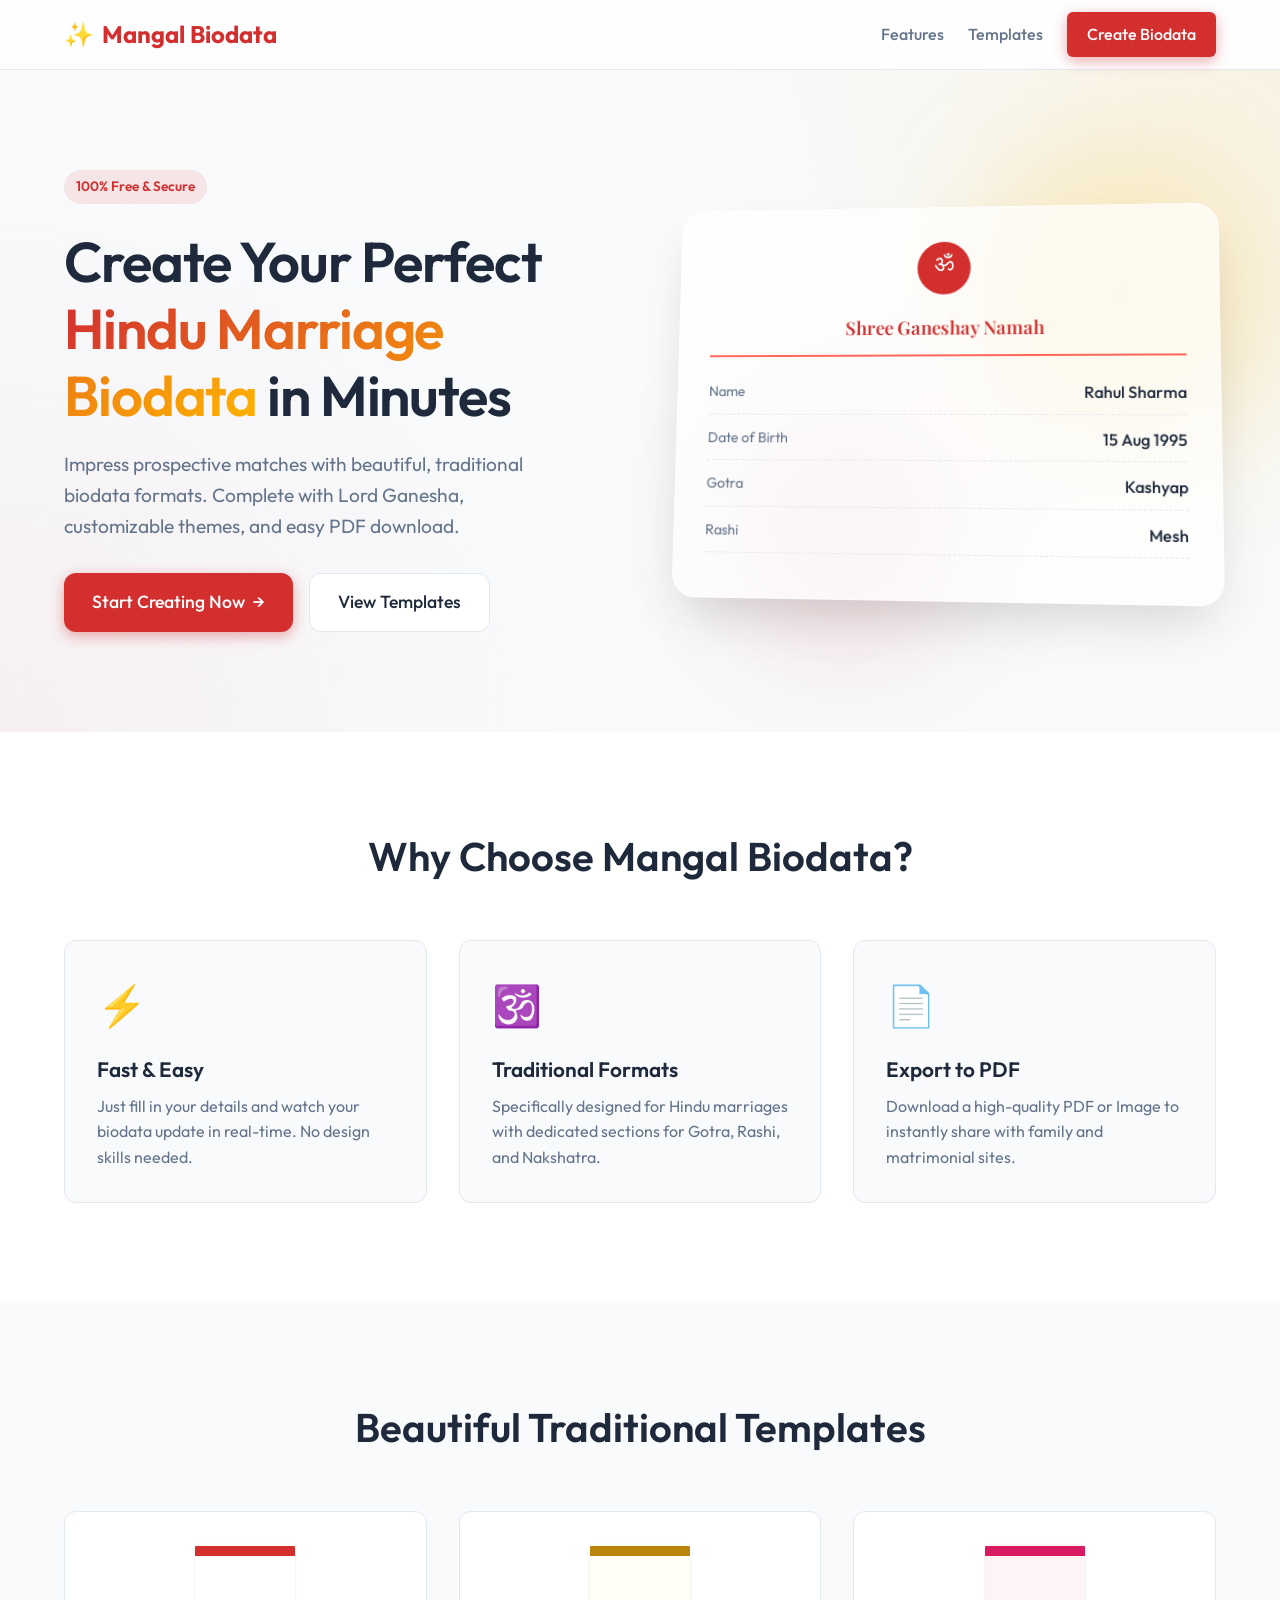
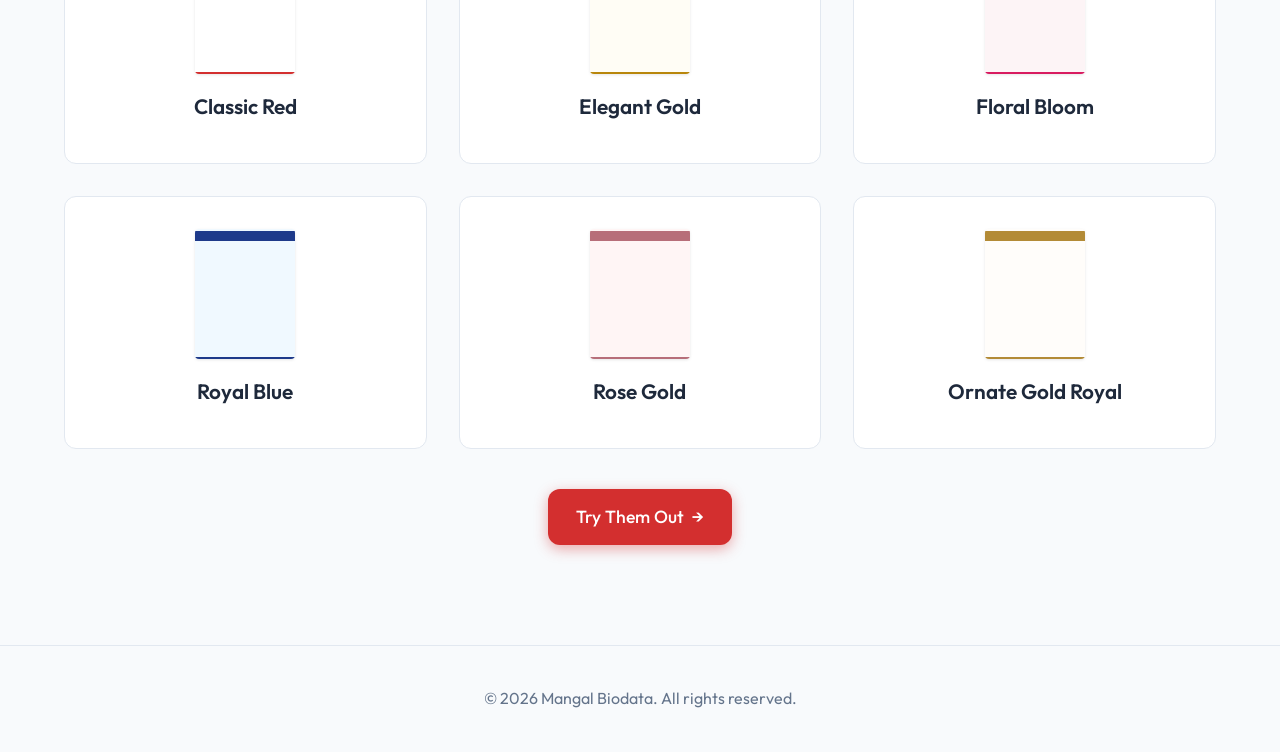
==== index.html @ 0ef6e5a5 "first commit" ====
<!DOCTYPE html>
<html lang="en">
<head>
    <meta charset="UTF-8">
    <meta name="viewport" content="width=device-width, initial-scale=1.0">
    <title>Hindu Marriage Biodata Generator</title>
    <meta name="description" content="Create a beautiful, traditional Hindu Marriage Biodata in minutes. Choose from elegant templates with Lord Ganesha designs.">
    <link rel="preconnect" href="https://fonts.googleapis.com">
    <link rel="preconnect" href="https://fonts.gstatic.com" crossorigin>
    <link href="https://fonts.googleapis.com/css2?family=Outfit:wght@300;400;500;600;700&family=Playfair+Display:wght@500;600;700&display=swap" rel="stylesheet">
    <link rel="stylesheet" href="css/style.css">
</head>
<body>
    <nav class="navbar">
        <div class="container">
            <a href="index.html" class="logo">
                <span class="logo-icon">✨</span>
                Mangal Biodata
            </a>
            <div class="nav-links">
                <a href="#features">Features</a>
                <a href="#templates">Templates</a>
                <a href="app.html" class="btn btn-primary">Create Biodata</a>
            </div>
        </div>
    </nav>

    <header class="hero">
        <div class="container hero-content">
            <div class="hero-text">
                <div class="badge">100% Free & Secure</div>
                <h1>Create Your Perfect <span class="text-gradient">Hindu Marriage Biodata</span> in Minutes</h1>
                <p>Impress prospective matches with beautiful, traditional biodata formats. Complete with Lord Ganesha, customizable themes, and easy PDF download.</p>
                <div class="hero-actions">
                    <a href="app.html" class="btn btn-primary btn-lg">Start Creating Now <span>→</span></a>
                    <a href="#templates" class="btn btn-secondary btn-lg">View Templates</a>
                </div>
            </div>
            <div class="hero-image">
                <div class="glass-card mockup-card">
                    <div class="mockup-header">
                        <img src="data:image/svg+xml;utf8,<svg xmlns='http://www.w3.org/2000/svg' viewBox='0 0 100 100'><circle cx='50' cy='50' r='45' fill='%23d32f2f'/><text x='50' y='55' font-size='40' text-anchor='middle' fill='white' font-family='sans-serif'>ॐ</text></svg>" alt="Om Logo" class="om-icon">
                        <h3>Shree Ganeshay Namah</h3>
                    </div>
                    <div class="mockup-body">
                        <div class="mockup-row"><div class="mockup-label">Name</div><div class="mockup-val">Rahul Sharma</div></div>
                        <div class="mockup-row"><div class="mockup-label">Date of Birth</div><div class="mockup-val">15 Aug 1995</div></div>
                        <div class="mockup-row"><div class="mockup-label">Gotra</div><div class="mockup-val">Kashyap</div></div>
                        <div class="mockup-row"><div class="mockup-label">Rashi</div><div class="mockup-val">Mesh</div></div>
                    </div>
                </div>
                <div class="decoration-blob blob-1"></div>
                <div class="decoration-blob blob-2"></div>
            </div>
        </div>
    </header>

    <section id="features" class="features">
        <div class="container">
            <h2 class="section-title">Why Choose Mangal Biodata?</h2>
            <div class="features-grid">
                <div class="feature-card">
                    <div class="feature-icon">⚡</div>
                    <h3>Fast & Easy</h3>
                    <p>Just fill in your details and watch your biodata update in real-time. No design skills needed.</p>
                </div>
                <div class="feature-card">
                    <div class="feature-icon">🕉️</div>
                    <h3>Traditional Formats</h3>
                    <p>Specifically designed for Hindu marriages with dedicated sections for Gotra, Rashi, and Nakshatra.</p>
                </div>
                <div class="feature-card">
                    <div class="feature-icon">📄</div>
                    <h3>Export to PDF</h3>
                    <p>Download a high-quality PDF or Image to instantly share with family and matrimonial sites.</p>
                </div>
            </div>
        </div>
    </section>

    <section id="templates" class="features" style="background: var(--bg-color);">
        <div class="container">
            <h2 class="section-title">Beautiful Traditional Templates</h2>
            <div class="features-grid">
                <div class="feature-card text-center" style="background: white;">
                    <div class="theme-preview bg-classic" style="margin: 0 auto 20px; width: 100px; height: 130px;"></div>
                    <h3>Classic Red</h3>
                </div>
                <div class="feature-card text-center" style="background: white;">
                    <div class="theme-preview bg-elegant" style="margin: 0 auto 20px; width: 100px; height: 130px;"></div>
                    <h3>Elegant Gold</h3>
                </div>
                <div class="feature-card text-center" style="background: white;">
                    <div class="theme-preview bg-floral" style="margin: 0 auto 20px; width: 100px; height: 130px;"></div>
                    <h3>Floral Bloom</h3>
                </div>
                <div class="feature-card text-center" style="background: white;">
                    <div class="theme-preview bg-royal-blue" style="margin: 0 auto 20px; width: 100px; height: 130px;"></div>
                    <h3>Royal Blue</h3>
                </div>
                <div class="feature-card text-center" style="background: white;">
                    <div class="theme-preview bg-rose-gold" style="margin: 0 auto 20px; width: 100px; height: 130px;"></div>
                    <h3>Rose Gold</h3>
                </div>
                <div class="feature-card text-center" style="background: white;">
                    <div class="theme-preview bg-ornate-gold" style="margin: 0 auto 20px; width: 100px; height: 130px;"></div>
                    <h3>Ornate Gold Royal</h3>
                </div>
            </div>
            <div class="text-center" style="margin-top: 40px;">
                <a href="app.html" class="btn btn-primary btn-lg">Try Them Out <span>→</span></a>
            </div>
        </div>
    </section>

    <footer class="footer">
        <div class="container">
            <p>&copy; 2026 Mangal Biodata. All rights reserved.</p>
        </div>
    </footer>
</body>
</html>
---- css/style.css ----
/* ===== DESIGN TOKENS ===== */
:root {
    --primary: #d32f2f;
    --primary-light: #ff6659;
    --primary-dark: #9a0007;
    --secondary: #ffb300;
    --bg-color: #f8fafc;
    --surface: #ffffff;
    --text-main: #1e293b;
    --text-muted: #64748b;
    --border-color: #e2e8f0;
    --hover-bg: #f1f5f9;
    
    --font-heading: 'Outfit', sans-serif;
    --font-body: 'Outfit', sans-serif;
    --font-traditional: 'Playfair Display', serif;
    --font-hindi: 'Tiro Devanagari Hindi', serif;

    --radius-sm: 6px;
    --radius-md: 12px;
    --radius-lg: 24px;
    
    --shadow-sm: 0 1px 3px rgba(0,0,0,0.1);
    --shadow-md: 0 4px 6px -1px rgba(0,0,0,0.1), 0 2px 4px -1px rgba(0,0,0,0.06);
    --shadow-lg: 0 10px 15px -3px rgba(0,0,0,0.1), 0 4px 6px -2px rgba(0,0,0,0.05);
}

* { margin: 0; padding: 0; box-sizing: border-box; }
body { font-family: var(--font-body); color: var(--text-main); background-color: var(--bg-color); line-height: 1.6; overflow-x: hidden; }
h1, h2, h3, h4 { font-family: var(--font-heading); font-weight: 600; line-height: 1.2; }
a { text-decoration: none; color: inherit; transition: all 0.2s ease; }

/* Utilities */
.container { max-width: 1200px; margin: 0 auto; padding: 0 24px; }
.container-fluid { width: 100%; padding: 0 24px; display: flex; justify-content: space-between; align-items: center; }
.text-center { text-align: center; }
.mt-2 { margin-top: 8px; }

/* Buttons */
.btn { display: inline-flex; align-items: center; justify-content: center; padding: 10px 20px; font-weight: 500; border-radius: var(--radius-sm); cursor: pointer; border: none; transition: all 0.2s ease; font-family: var(--font-body); gap: 8px; }
.btn-sm { padding: 8px 16px; font-size: 0.9rem; }
.btn-lg { padding: 14px 28px; font-size: 1.1rem; border-radius: var(--radius-md); }
.btn-primary { background-color: var(--primary); color: white; box-shadow: 0 4px 14px rgba(211, 47, 47, 0.4); }
.btn-primary:hover { background-color: var(--primary-dark); transform: translateY(-2px); box-shadow: 0 6px 20px rgba(211, 47, 47, 0.5); }
.btn-secondary { background-color: white; color: var(--text-main); border: 1px solid var(--border-color); }
.btn-secondary:hover { background-color: var(--hover-bg); }
.btn-text { background: transparent; color: var(--primary); padding: 6px 12px; }
.btn-text:hover { background: #fee2e2; }
.btn-icon { background: transparent; border: none; color: var(--primary); cursor: pointer; padding: 4px; border-radius: 4px; display: inline-flex; align-items: center; justify-content: center; transition: background 0.2s; }
.btn-icon:hover { background: var(--hover-bg); }
.btn-icon-danger { color: #dc2626; }
.btn-icon-danger:hover { background: #fee2e2; }

/* Navbar */
.navbar { height: 70px; background-color: rgba(255, 255, 255, 0.8); backdrop-filter: blur(12px); -webkit-backdrop-filter: blur(12px); border-bottom: 1px solid var(--border-color); position: sticky; top: 0; z-index: 100; display: flex; align-items: center; }
.navbar .container { display: flex; justify-content: space-between; align-items: center; width: 100%; }
.logo { font-size: 1.5rem; font-weight: 700; display: flex; align-items: center; gap: 8px; color: var(--primary); }
.nav-links { display: flex; align-items: center; gap: 24px; }
.nav-links a:not(.btn) { color: var(--text-muted); font-weight: 500; }
.nav-links a:not(.btn):hover { color: var(--primary); }

/* Hero Section */
.hero { padding: 100px 0; background: radial-gradient(circle at top right, rgba(255, 179, 0, 0.1), transparent 40%), radial-gradient(circle at bottom left, rgba(211, 47, 47, 0.05), transparent 40%); position: relative; overflow: hidden; }
.hero-content { display: grid; grid-template-columns: 1fr 1fr; gap: 60px; align-items: center; }
.badge { display: inline-block; padding: 6px 12px; background-color: rgba(211, 47, 47, 0.1); color: var(--primary); border-radius: 100px; font-size: 0.85rem; font-weight: 600; margin-bottom: 24px; }
.hero-text h1 { font-size: 3.5rem; margin-bottom: 20px; letter-spacing: -0.02em; }
.text-gradient { background: linear-gradient(135deg, var(--primary) 0%, var(--secondary) 100%); -webkit-background-clip: text; -webkit-text-fill-color: transparent; }
.hero-text p { font-size: 1.2rem; color: var(--text-muted); margin-bottom: 32px; max-width: 480px; }
.hero-actions { display: flex; gap: 16px; }

/* Mockup Art */
.hero-image { position: relative; perspective: 1000px; }
.glass-card { background: rgba(255, 255, 255, 0.7); backdrop-filter: blur(16px); -webkit-backdrop-filter: blur(16px); border: 1px solid rgba(255, 255, 255, 0.5); border-radius: var(--radius-lg); box-shadow: 0 25px 50px -12px rgba(0, 0, 0, 0.15); padding: 32px; transform: rotateY(-5deg) rotateX(5deg); transition: transform 0.5s ease; }
.glass-card:hover { transform: rotateY(0deg) rotateX(0deg); }
.mockup-header { text-align: center; margin-bottom: 24px; border-bottom: 2px solid var(--primary-light); padding-bottom: 16px; }
.om-icon { width: 60px; height: 60px; margin-bottom: 12px; }
.mockup-header h3 { font-family: var(--font-traditional); color: var(--primary); }
.mockup-row { display: flex; justify-content: space-between; margin-bottom: 12px; border-bottom: 1px dashed var(--border-color); padding-bottom: 8px; }
.mockup-label { color: var(--text-muted); font-size: 0.9rem; }
.mockup-val { font-weight: 500; }
.decoration-blob { position: absolute; border-radius: 50%; filter: blur(60px); z-index: -1; }
.blob-1 { width: 300px; height: 300px; background: rgba(255, 179, 0, 0.2); top: -50px; right: -50px; }
.blob-2 { width: 250px; height: 250px; background: rgba(211, 47, 47, 0.15); bottom: -50px; left: 50px; }

/* Features */
.features { padding: 100px 0; background: white; }
.section-title { text-align: center; font-size: 2.5rem; margin-bottom: 60px; }
.features-grid { display: grid; grid-template-columns: repeat(3, 1fr); gap: 32px; }
.feature-card { padding: 32px; border-radius: var(--radius-md); background: var(--bg-color); border: 1px solid var(--border-color); transition: all 0.3s ease; }
.feature-card:hover { transform: translateY(-8px); box-shadow: var(--shadow-lg); border-color: var(--primary-light); }
.feature-icon { font-size: 2.5rem; margin-bottom: 20px; }
.feature-card h3 { margin-bottom: 12px; font-size: 1.3rem; }
.feature-card p { color: var(--text-muted); }

/* Footer */
.footer { padding: 40px 0; text-align: center; border-top: 1px solid var(--border-color); color: var(--text-muted); }

/* Builder Layout */
.app-body { height: 100vh; display: flex; flex-direction: column; overflow: hidden; }
.app-navbar { flex-shrink: 0; }
.app-container { display: flex; flex: 1; overflow: hidden; }
.editor-pane { width: 500px; background: white; border-right: 1px solid var(--border-color); overflow-y: auto; display: flex; flex-direction: column; z-index: 10; box-shadow: var(--shadow-md); }
.editor-header { padding: 24px; background: var(--bg-color); border-bottom: 1px solid var(--border-color); position: sticky; top: 0; z-index: 5; }
.editor-header h2 { font-size: 1.25rem; margin-bottom: 4px; }

/* Form Sections */
.form-section { border-bottom: 1px solid var(--border-color); }
.section-toggle { padding: 16px 24px; font-size: 1rem; font-weight: 500; cursor: pointer; display: flex; justify-content: space-between; align-items: center; background: white; user-select: none; transition: background 0.2s; }
.section-toggle:hover { background: var(--hover-bg); }
.section-toggle::after { content: '+'; font-size: 1.2rem; color: var(--text-muted); }
.section-toggle.active::after { content: '−'; }
.section-content { display: none; padding: 0 24px 24px; }
.section-toggle.active + .section-content { display: block; }

/* Theme Selector */
.theme-selector { display: flex; gap: 12px; flex-wrap: wrap; margin-top: 8px; }
.theme-option { display: flex; flex-direction: column; align-items: center; gap: 8px; cursor: pointer; font-size: 0.8rem; font-weight: 500; }
.theme-option input { display: none; }
.theme-preview { width: 60px; height: 80px; border-radius: 4px; border: 2px solid transparent; box-shadow: var(--shadow-sm); transition: transform 0.2s, border-color 0.2s; }
.theme-option input:checked + .theme-preview { border-color: var(--primary); transform: scale(1.05); box-shadow: var(--shadow-md); }
.bg-classic { background: linear-gradient(#d32f2f 10px, white 10px); }
.bg-elegant { background: linear-gradient(#b8860b 10px, #fffdf5 10px); }
.bg-floral { background: linear-gradient(#D81B60 10px, #fdf4f6 10px); }
.bg-royal-blue { background: linear-gradient(#1e3a8a 10px, #f0f9ff 10px); }
.bg-rose-gold { background: linear-gradient(#b76e79 10px, #fff5f5 10px); }
.bg-minimal { background: linear-gradient(#e2e8f0 10px, white 10px); }
.bg-ornate-gold { background: linear-gradient(#b38b36 10px, #fffdfa 10px); }

/* Dynamic Editor Top controls */
.editor-top-controls { padding: 24px; background: #fafafa; border-bottom: 1px solid var(--border-color); display: flex; flex-direction: column; gap: 16px; }
.control-row { display: flex; align-items: center; gap: 12px; }
.top-photo-area { display: flex; align-items: center; justify-content: center; padding: 20px; border: 1px dashed var(--border-color); border-radius: var(--radius-sm); background: white; text-align: center; cursor: pointer; }
.top-photo-area input { display: none; }

/* Dynamic Form Rows */
.dynamic-section-container { margin-bottom: 24px; border: 1px solid var(--border-color); border-radius: var(--radius-sm); background: white; overflow: hidden; }
.dynamic-section-header { background: var(--bg-color); padding: 12px 16px; display: flex; justify-content: space-between; align-items: center; border-bottom: 1px solid var(--border-color); }
.dynamic-section-title { flex: 1; border: 1px solid transparent; background: transparent; font-size: 0.95rem; font-weight: 600; padding: 4px; color: var(--text-main); font-family: var(--font-body); }
.dynamic-section-title:focus { border-color: var(--border-color); background: white; outline: none; }

.dynamic-row { display: flex; align-items: center; gap: 8px; padding: 8px 16px; border-bottom: 1px solid var(--border-color); background: white; }
.dynamic-row:last-child { border-bottom: none; }
.dynamic-input { padding: 8px 12px; border: 1px solid #cbd5e1; border-radius: 4px; font-family: var(--font-body); font-size: 0.9rem; transition: border-color 0.2s; }
.dynamic-input:focus { outline: none; border-color: var(--primary); }
.dynamic-label-input { flex: 1; max-width: 140px; background: var(--bg-color); }
.dynamic-value-input { flex: 2; }
.dynamic-actions { display: flex; flex-direction: column; gap: 2px; }

.add-field-btn { width: 100%; border: none; background: transparent; color: var(--primary); font-weight: 500; font-size: 0.85rem; padding: 12px; cursor: pointer; text-align: left; transition: background 0.2s; border-top: 1px dashed var(--border-color); }
.add-field-btn:hover { background: var(--hover-bg); }

/* Right Pane : Preview */
.preview-pane { flex: 1; background: #e2e8f0; overflow-y: auto; padding: 40px; display: flex; justify-content: center; align-items: flex-start; }
.preview-wrapper { transform-origin: top center; }
.biodata-document { width: 210mm; min-height: 297mm; background: white; box-shadow: var(--shadow-lg); position: relative; padding: 40px 50px; box-sizing: border-box; font-size: 14px; color: #333; }

select.dynamic-input { padding: 8px 12px; border: 1px solid #cbd5e1; border-radius: 4px; background: white; }

@media (max-width: 1100px) { .preview-wrapper { transform: scale(0.8); } }
@media (max-width: 900px) { .preview-wrapper { transform: scale(0.6); } }
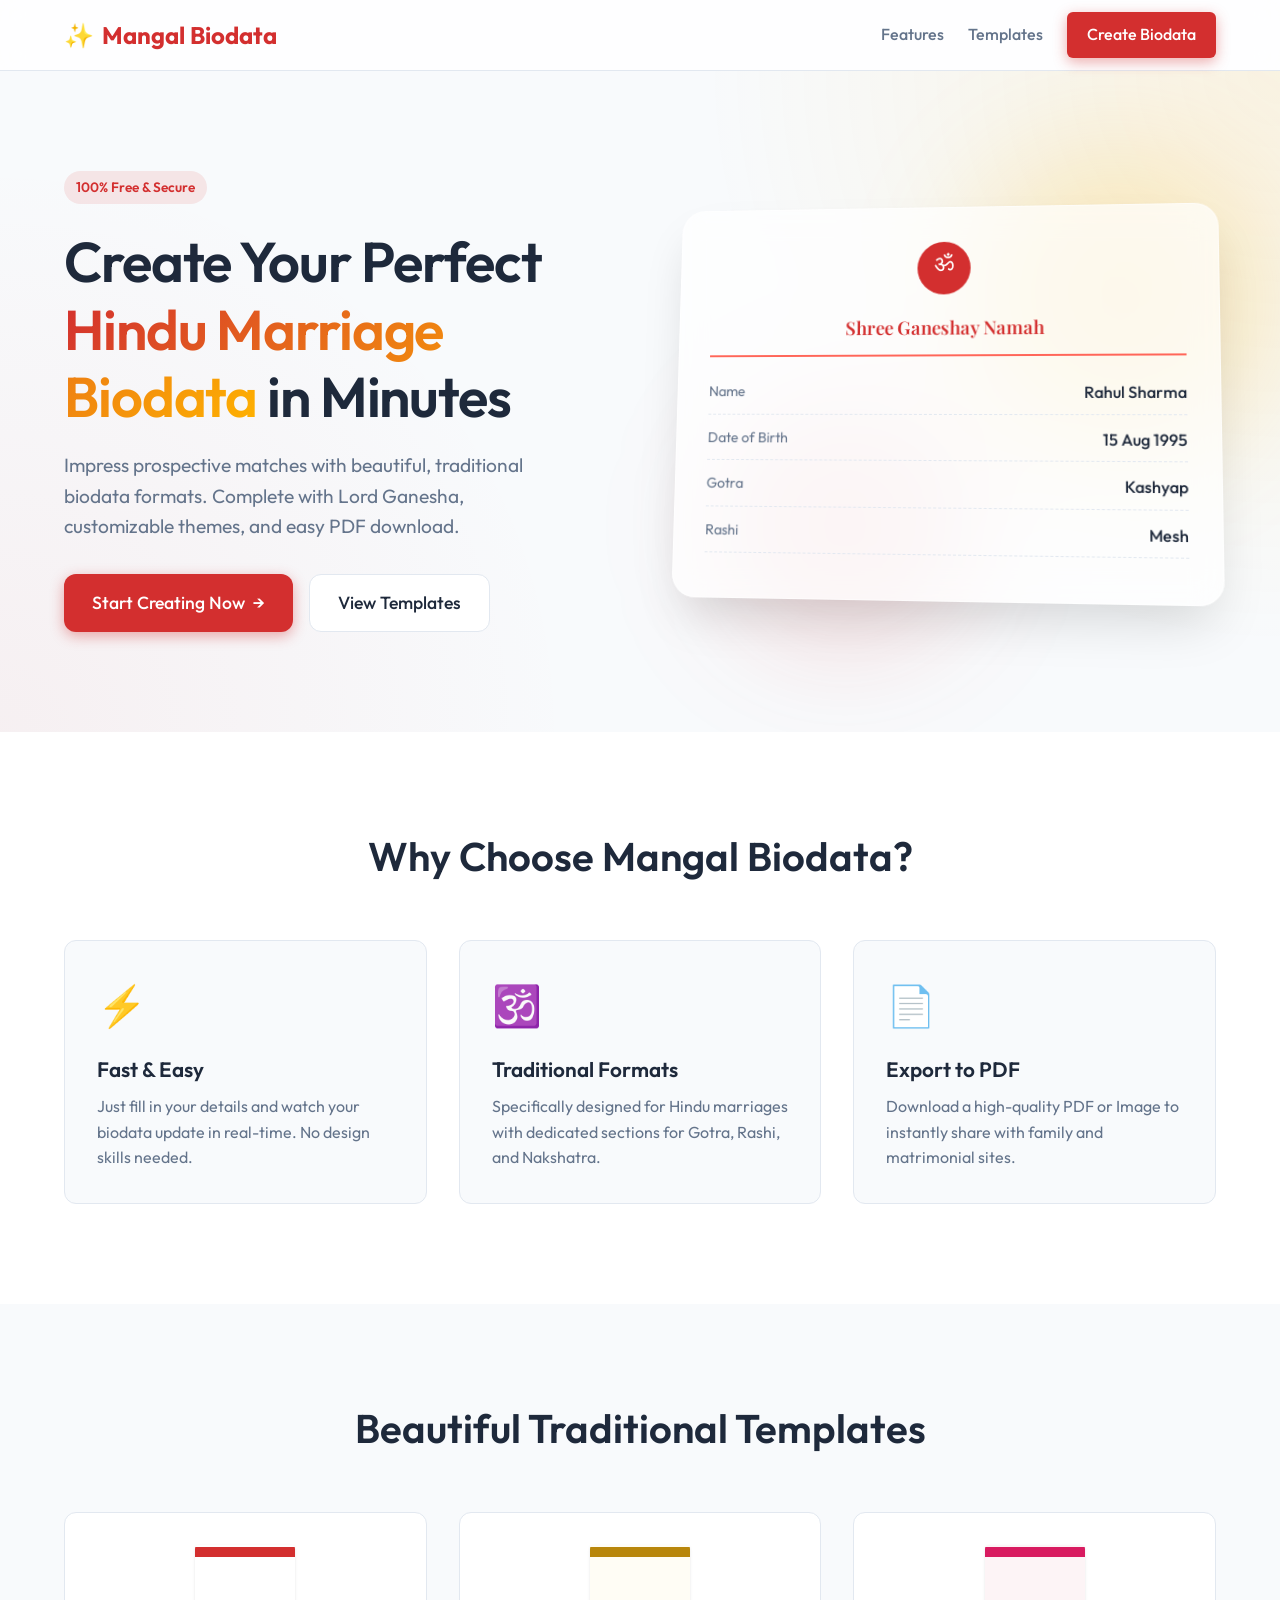
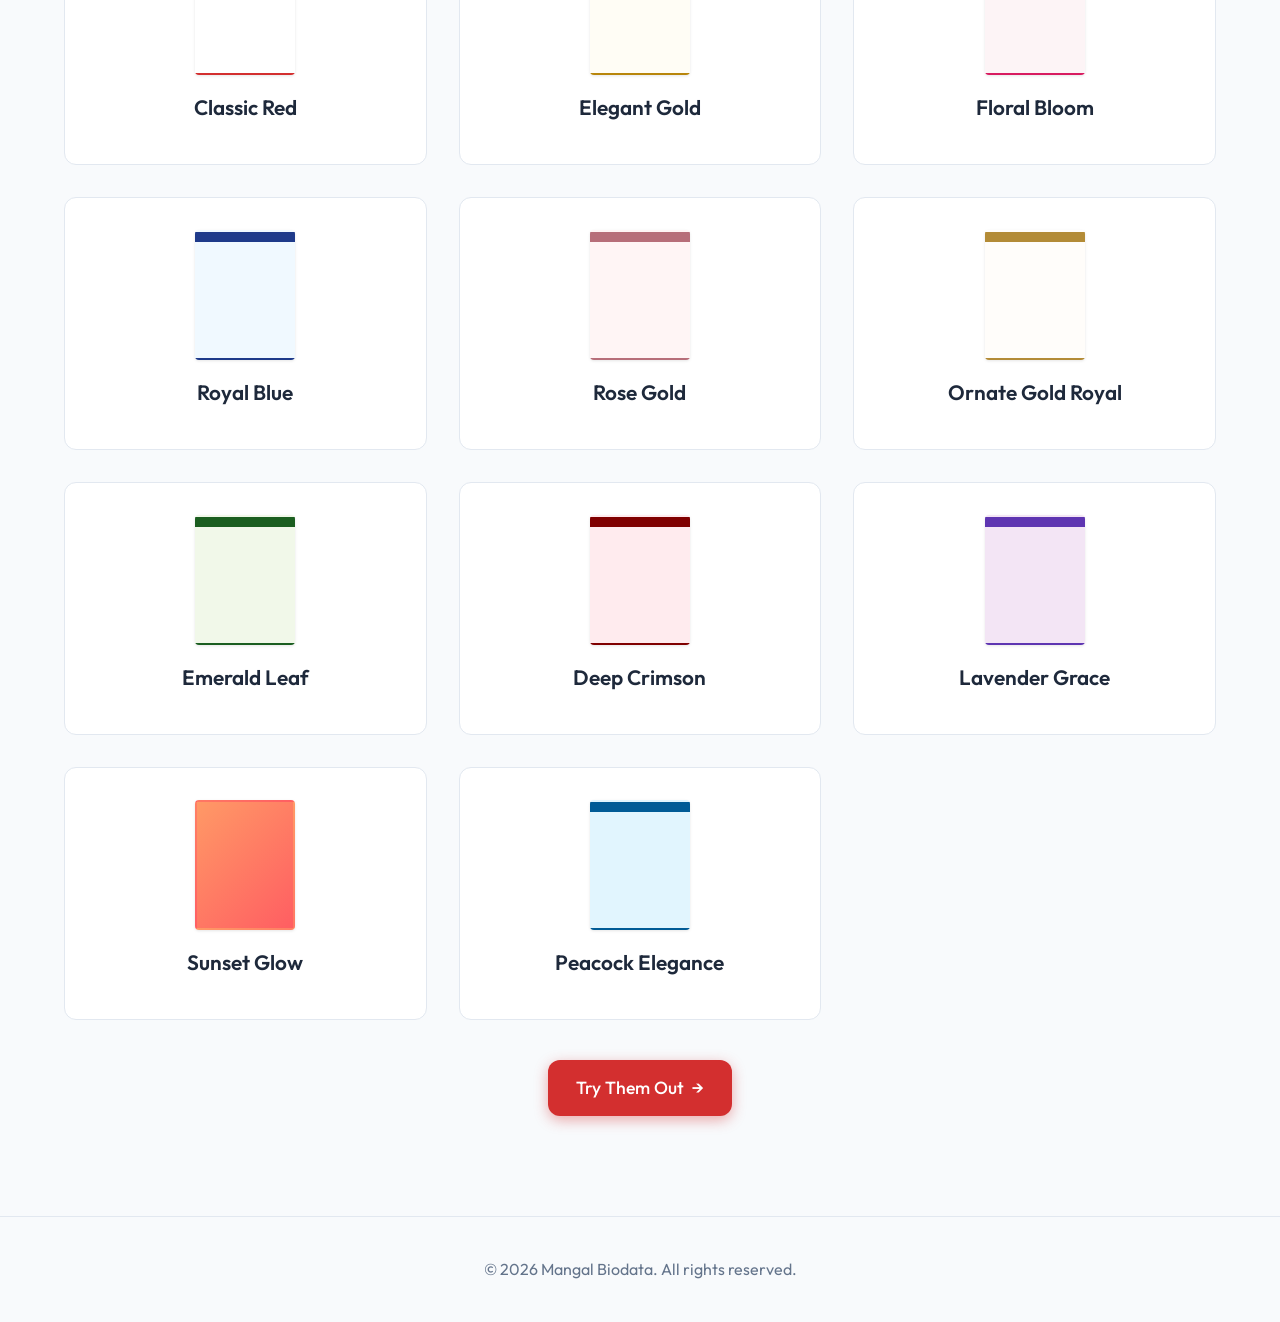
==== commit b0de6538: "feat: added fully responsive ui, 5 new themes, and stable export" ====
--- a/index.html
+++ b/index.html
@@ -106,6 +106,26 @@
                     <div class="theme-preview bg-ornate-gold" style="margin: 0 auto 20px; width: 100px; height: 130px;"></div>
                     <h3>Ornate Gold Royal</h3>
                 </div>
+                <div class="feature-card text-center" style="background: white;">
+                    <div class="theme-preview bg-emerald" style="margin: 0 auto 20px; width: 100px; height: 130px;"></div>
+                    <h3>Emerald Leaf</h3>
+                </div>
+                <div class="feature-card text-center" style="background: white;">
+                    <div class="theme-preview bg-crimson" style="margin: 0 auto 20px; width: 100px; height: 130px;"></div>
+                    <h3>Deep Crimson</h3>
+                </div>
+                <div class="feature-card text-center" style="background: white;">
+                    <div class="theme-preview bg-lavender" style="margin: 0 auto 20px; width: 100px; height: 130px;"></div>
+                    <h3>Lavender Grace</h3>
+                </div>
+                <div class="feature-card text-center" style="background: white;">
+                    <div class="theme-preview bg-sunset" style="margin: 0 auto 20px; width: 100px; height: 130px;"></div>
+                    <h3>Sunset Glow</h3>
+                </div>
+                <div class="feature-card text-center" style="background: white;">
+                    <div class="theme-preview bg-peacock" style="margin: 0 auto 20px; width: 100px; height: 130px;"></div>
+                    <h3>Peacock Elegance</h3>
+                </div>
             </div>
             <div class="text-center" style="margin-top: 40px;">
                 <a href="app.html" class="btn btn-primary btn-lg">Try Them Out <span>→</span></a>
--- a/css/style.css
+++ b/css/style.css
@@ -44,6 +44,43 @@
 .btn-primary:hover { background-color: var(--primary-dark); transform: translateY(-2px); box-shadow: 0 6px 20px rgba(211, 47, 47, 0.5); }
 .btn-secondary { background-color: white; color: var(--text-main); border: 1px solid var(--border-color); }
 .btn-secondary:hover { background-color: var(--hover-bg); }
+
+/* =========================================
+   RESPONSIVE DESIGN (MOBILE & TABLET)
+   ========================================= */
+@media (max-width: 768px) {
+    /* Navbar styling for mobile */
+    .navbar .container { flex-direction: column; gap: 12px; }
+    .nav-links { flex-wrap: wrap; justify-content: center; gap: 10px; }
+    
+    /* Landing Page overrides */
+    .hero { padding: 60px 0; }
+    .hero-content { grid-template-columns: 1fr; text-align: center; gap: 40px; }
+    .hero-text h1 { font-size: 2.8rem; }
+    .hero-text p { margin-left: auto; margin-right: auto; font-size: 1.1rem; }
+    .hero-actions { justify-content: center; flex-direction: column; gap: 12px; }
+    .hero-actions .btn { width: 100%; justify-content: center; }
+    .features { padding: 60px 0; }
+    .features-grid { grid-template-columns: 1fr; gap: 24px; }
+    .decoration-blob { display: none; } /* Hide heavy blobs on mobile to prevent overflow */
+    
+    /* App Builder overrides */
+    .app-body { height: auto; overflow: visible; flex-direction: column; }
+    .editor-pane { width: 100%; height: auto; border-right: none; border-bottom: 2px solid var(--border-color); overflow: visible; }
+    .preview-pane { width: 100%; height: auto; overflow: visible; padding: 20px 10px; }
+    
+    /* Dynamic Fields adjustments */
+    .dynamic-row { flex-wrap: wrap; gap: 6px; }
+    .dynamic-row .dynamic-label-input { width: 100%; margin-bottom: 4px; max-width: unset; }
+    .dynamic-row .dynamic-value-input { flex: 1; }
+    
+    .theme-selector { grid-template-columns: repeat(3, 1fr); gap: 12px; }
+}
+
+@media (max-width: 480px) {
+    .theme-selector { grid-template-columns: repeat(2, 1fr); }
+    .hero-text h1 { font-size: 2.2rem; }
+}
 .btn-text { background: transparent; color: var(--primary); padding: 6px 12px; }
 .btn-text:hover { background: #fee2e2; }
 .btn-icon { background: transparent; border: none; color: var(--primary); cursor: pointer; padding: 4px; border-radius: 4px; display: inline-flex; align-items: center; justify-content: center; transition: background 0.2s; }
@@ -52,7 +89,7 @@
 .btn-icon-danger:hover { background: #fee2e2; }
 
 /* Navbar */
-.navbar { height: 70px; background-color: rgba(255, 255, 255, 0.8); backdrop-filter: blur(12px); -webkit-backdrop-filter: blur(12px); border-bottom: 1px solid var(--border-color); position: sticky; top: 0; z-index: 100; display: flex; align-items: center; }
+.navbar { min-height: 70px; padding: 12px 0; background-color: rgba(255, 255, 255, 0.8); backdrop-filter: blur(12px); -webkit-backdrop-filter: blur(12px); border-bottom: 1px solid var(--border-color); position: sticky; top: 0; z-index: 100; display: flex; align-items: center; }
 .navbar .container { display: flex; justify-content: space-between; align-items: center; width: 100%; }
 .logo { font-size: 1.5rem; font-weight: 700; display: flex; align-items: center; gap: 8px; color: var(--primary); }
 .nav-links { display: flex; align-items: center; gap: 24px; }
@@ -125,6 +162,11 @@
 .bg-rose-gold { background: linear-gradient(#b76e79 10px, #fff5f5 10px); }
 .bg-minimal { background: linear-gradient(#e2e8f0 10px, white 10px); }
 .bg-ornate-gold { background: linear-gradient(#b38b36 10px, #fffdfa 10px); }
+.bg-emerald { background: linear-gradient(#1b5e20 10px, #f1f8e9 10px); }
+.bg-crimson { background: linear-gradient(#800000 10px, #ffebee 10px); }
+.bg-lavender { background: linear-gradient(#5e35b1 10px, #f3e5f5 10px); }
+.bg-sunset { background: linear-gradient(135deg, #ff9966 0%, #ff5e62 100%); }
+.bg-peacock { background: linear-gradient(#005b96 10px, #e1f5fe 10px); }
 
 /* Dynamic Editor Top controls */
 .editor-top-controls { padding: 24px; background: #fafafa; border-bottom: 1px solid var(--border-color); display: flex; flex-direction: column; gap: 16px; }
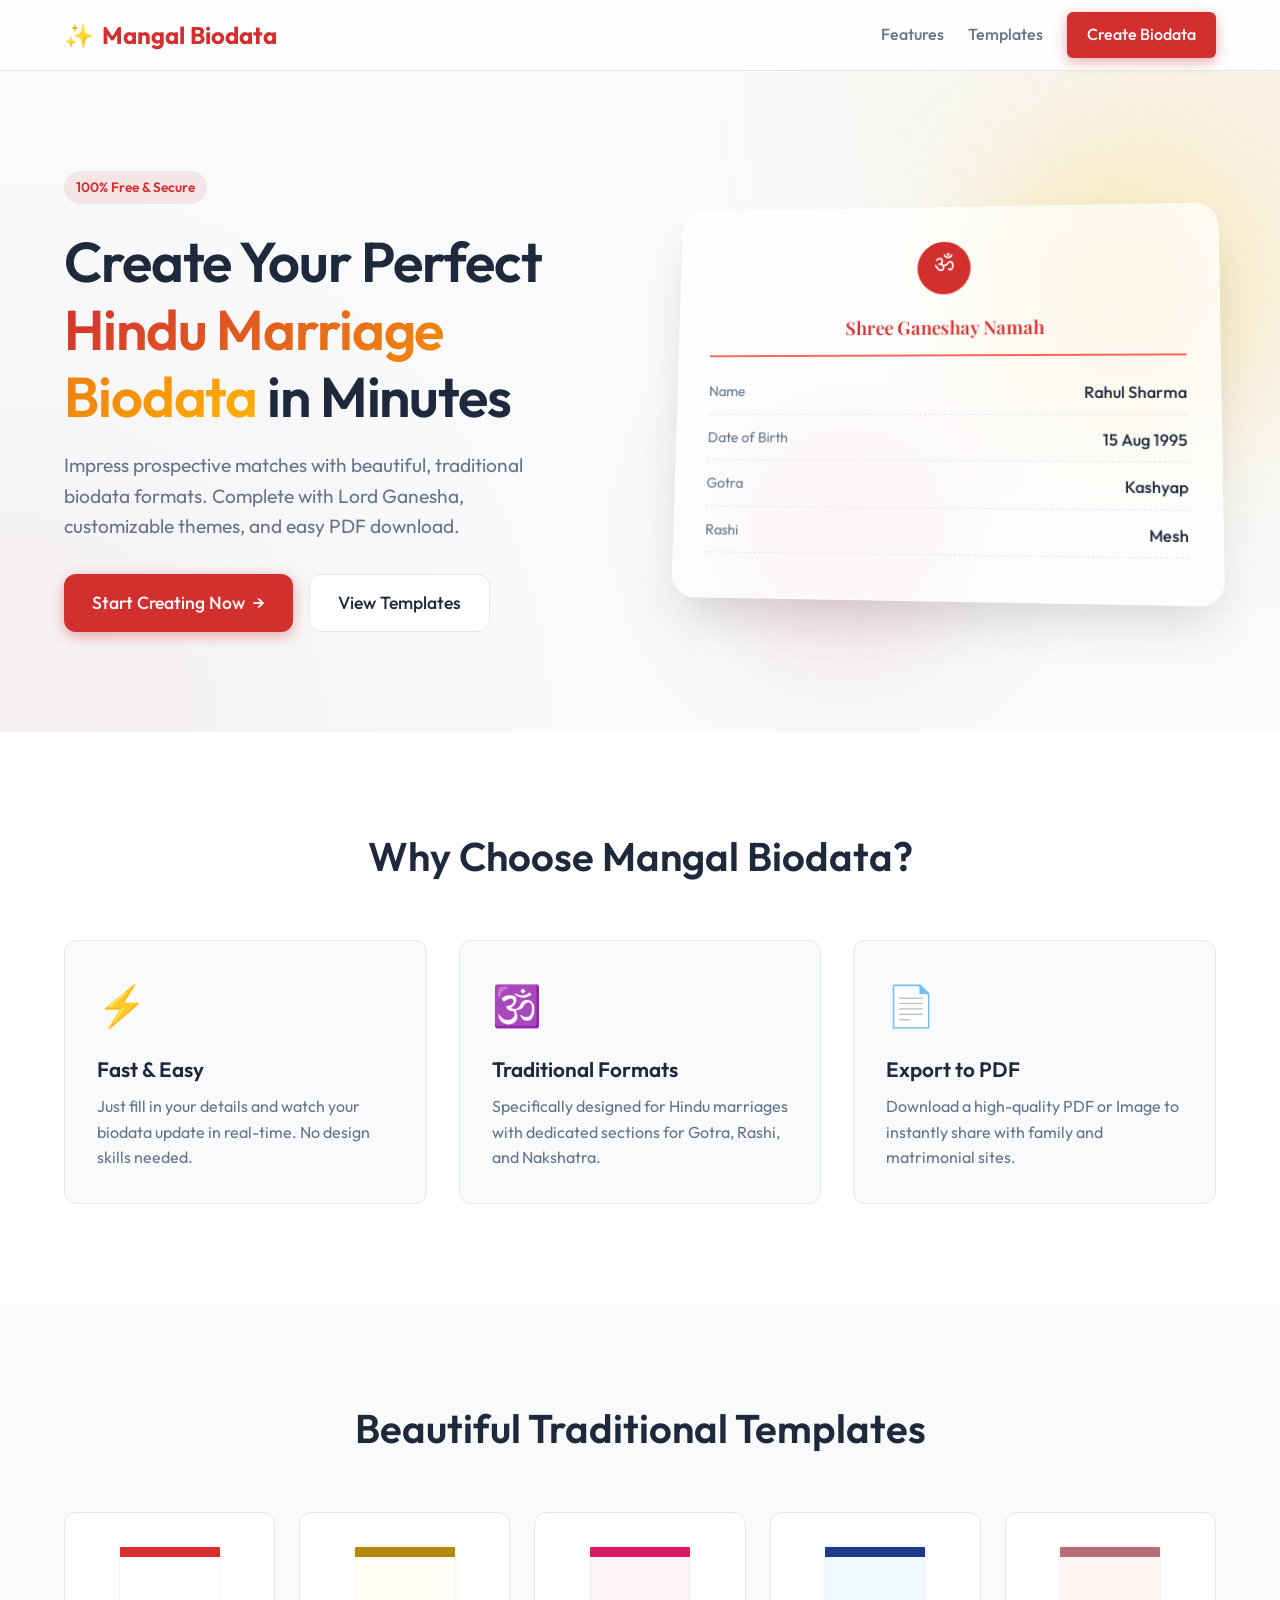
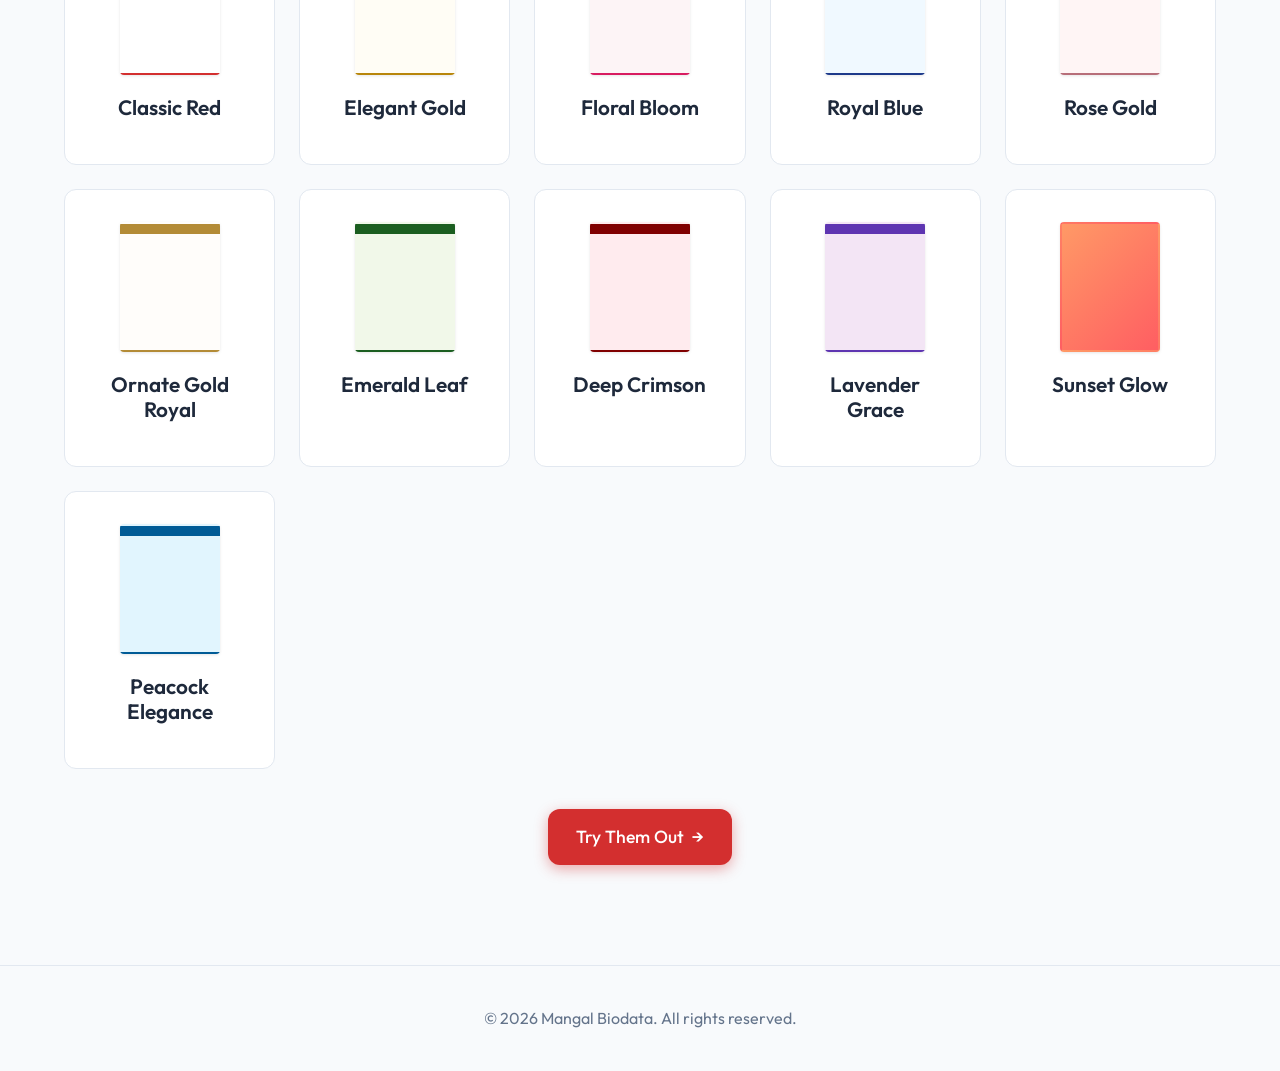
==== commit 81521a27: "fix: mobile UX bottom navigation tabs and responsive landing grid" ====
--- a/index.html
+++ b/index.html
@@ -81,7 +81,7 @@
     <section id="templates" class="features" style="background: var(--bg-color);">
         <div class="container">
             <h2 class="section-title">Beautiful Traditional Templates</h2>
-            <div class="features-grid">
+            <div class="templates-grid">
                 <div class="feature-card text-center" style="background: white;">
                     <div class="theme-preview bg-classic" style="margin: 0 auto 20px; width: 100px; height: 130px;"></div>
                     <h3>Classic Red</h3>
--- a/css/style.css
+++ b/css/style.css
@@ -24,9 +24,16 @@
     --shadow-md: 0 4px 6px -1px rgba(0,0,0,0.1), 0 2px 4px -1px rgba(0,0,0,0.06);
     --shadow-lg: 0 10px 15px -3px rgba(0,0,0,0.1), 0 4px 6px -2px rgba(0,0,0,0.05);
 }
-
+/* Base */
 * { margin: 0; padding: 0; box-sizing: border-box; }
-body { font-family: var(--font-body); color: var(--text-main); background-color: var(--bg-color); line-height: 1.6; overflow-x: hidden; }
+html, body { 
+    background-color: var(--bg-color); 
+    color: var(--text-main); 
+    font-family: var(--font-body); 
+    line-height: 1.6; 
+    max-width: 100vw;
+    overflow-x: hidden;
+}
 h1, h2, h3, h4 { font-family: var(--font-heading); font-weight: 600; line-height: 1.2; }
 a { text-decoration: none; color: inherit; transition: all 0.2s ease; }
 
@@ -48,38 +55,76 @@
 /* =========================================
    RESPONSIVE DESIGN (MOBILE & TABLET)
    ========================================= */
+@media (max-width: 1024px) {
+    .features-grid { grid-template-columns: repeat(2, 1fr); }
+    .hero-content { gap: 30px; }
+}
+
 @media (max-width: 768px) {
     /* Navbar styling for mobile */
     .navbar .container { flex-direction: column; gap: 12px; }
     .nav-links { flex-wrap: wrap; justify-content: center; gap: 10px; }
     
     /* Landing Page overrides */
-    .hero { padding: 60px 0; }
-    .hero-content { grid-template-columns: 1fr; text-align: center; gap: 40px; }
-    .hero-text h1 { font-size: 2.8rem; }
-    .hero-text p { margin-left: auto; margin-right: auto; font-size: 1.1rem; }
+    .hero { padding: 40px 0; min-height: auto; } /* fix 100vh lock */
+    .hero-content { grid-template-columns: 1fr; text-align: center; gap: 30px; }
+    .hero-text h1 { font-size: 2rem; } /* Fix massive font size causing overflow */
+    .hero-text p { margin-left: auto; margin-right: auto; font-size: 1rem; }
     .hero-actions { justify-content: center; flex-direction: column; gap: 12px; }
     .hero-actions .btn { width: 100%; justify-content: center; }
-    .features { padding: 60px 0; }
-    .features-grid { grid-template-columns: 1fr; gap: 24px; }
-    .decoration-blob { display: none; } /* Hide heavy blobs on mobile to prevent overflow */
+    .section-title { font-size: 1.8rem; margin-bottom: 30px; } /* Scale down massive component headers */
+    .features { padding: 40px 0; }
+    .features-grid { grid-template-columns: 1fr; gap: 20px; }
+    .templates-grid { grid-template-columns: repeat(2, 1fr); gap: 16px; } /* Instead of 1 tall column, use 2 compact columns for templates */
+    .decoration-blob { display: none; } 
     
     /* App Builder overrides */
-    .app-body { height: auto; overflow: visible; flex-direction: column; }
-    .editor-pane { width: 100%; height: auto; border-right: none; border-bottom: 2px solid var(--border-color); overflow: visible; }
-    .preview-pane { width: 100%; height: auto; overflow: visible; padding: 20px 10px; }
+    .app-body { height: auto; overflow-x: hidden; flex-direction: column; }
+    .editor-pane { width: 100%; height: auto; border-right: none; border-bottom: 2px solid var(--border-color); overflow-x: hidden; }
+    
+    /* Critically bind the preview pane so documents don't spill horizontally */
+    .preview-pane { 
+        width: 100%; 
+        height: auto; 
+        padding: 20px 10px; 
+        overflow-x: hidden;
+        overflow-y: hidden;
+        align-items: center; 
+    }
+    .preview-wrapper { width: 100%; display: flex; justify-content: center; }
     
     /* Dynamic Fields adjustments */
-    .dynamic-row { flex-wrap: wrap; gap: 6px; }
-    .dynamic-row .dynamic-label-input { width: 100%; margin-bottom: 4px; max-width: unset; }
-    .dynamic-row .dynamic-value-input { flex: 1; }
-    
-    .theme-selector { grid-template-columns: repeat(3, 1fr); gap: 12px; }
+    .field-row { flex-wrap: wrap; gap: 6px; }
+    .field-row .dynamic-input:first-child { width: 100%; margin-bottom: 4px; }
+    .field-row .dynamic-input:nth-child(2) { flex: 1; }
+    
+    /* Theme grid in editor */
+    .theme-grid { grid-template-columns: repeat(3, 1fr); gap: 12px; }
+    
+    /* Mobile App Bottom Navigation */
+    .mobile-tabs { 
+        display: flex; position: fixed; bottom: 0; left: 0; right: 0; 
+        background: white; border-top: 1px solid var(--border-color); z-index: 1000; 
+        height: 60px; box-shadow: 0 -2px 10px rgba(0,0,0,0.05);
+    }
+    .mobile-tab-btn { 
+        flex: 1; border: none; background: none; font-size: 1rem; font-weight: 600; 
+        color: var(--text-light); display: flex; align-items: center; justify-content: center; gap: 8px; cursor: pointer;
+    }
+    .mobile-tab-btn.active { color: var(--primary); border-top: 3px solid var(--primary); background: #fff5f5; }
+    
+    /* Toggling Panes */
+    .app-body.show-edit .preview-pane { display: none !important; }
+    .app-body.show-preview .editor-pane { display: none !important; }
+    
+    .app-body { padding-bottom: 60px; }
 }
 
 @media (max-width: 480px) {
-    .theme-selector { grid-template-columns: repeat(2, 1fr); }
-    .hero-text h1 { font-size: 2.2rem; }
+    .theme-grid { grid-template-columns: repeat(2, 1fr); }
+    .templates-grid { grid-template-columns: 1fr; }
+    .hero-text h1 { font-size: 1.8rem; }
+    .nav-links { flex-direction: column; width: 100%; }
 }
 .btn-text { background: transparent; color: var(--primary); padding: 6px 12px; }
 .btn-text:hover { background: #fee2e2; }
@@ -123,6 +168,7 @@
 .features { padding: 100px 0; background: white; }
 .section-title { text-align: center; font-size: 2.5rem; margin-bottom: 60px; }
 .features-grid { display: grid; grid-template-columns: repeat(3, 1fr); gap: 32px; }
+.templates-grid { display: grid; grid-template-columns: repeat(auto-fit, minmax(180px, 1fr)); gap: 24px; }
 .feature-card { padding: 32px; border-radius: var(--radius-md); background: var(--bg-color); border: 1px solid var(--border-color); transition: all 0.3s ease; }
 .feature-card:hover { transform: translateY(-8px); box-shadow: var(--shadow-lg); border-color: var(--primary-light); }
 .feature-icon { font-size: 2.5rem; margin-bottom: 20px; }
@@ -170,6 +216,9 @@
 
 /* Dynamic Editor Top controls */
 .editor-top-controls { padding: 24px; background: #fafafa; border-bottom: 1px solid var(--border-color); display: flex; flex-direction: column; gap: 16px; }
+
+/* Mobile Tabs (Default Hidden) */
+.mobile-tabs { display: none; }
 .control-row { display: flex; align-items: center; gap: 12px; }
 .top-photo-area { display: flex; align-items: center; justify-content: center; padding: 20px; border: 1px dashed var(--border-color); border-radius: var(--radius-sm); background: white; text-align: center; cursor: pointer; }
 .top-photo-area input { display: none; }
